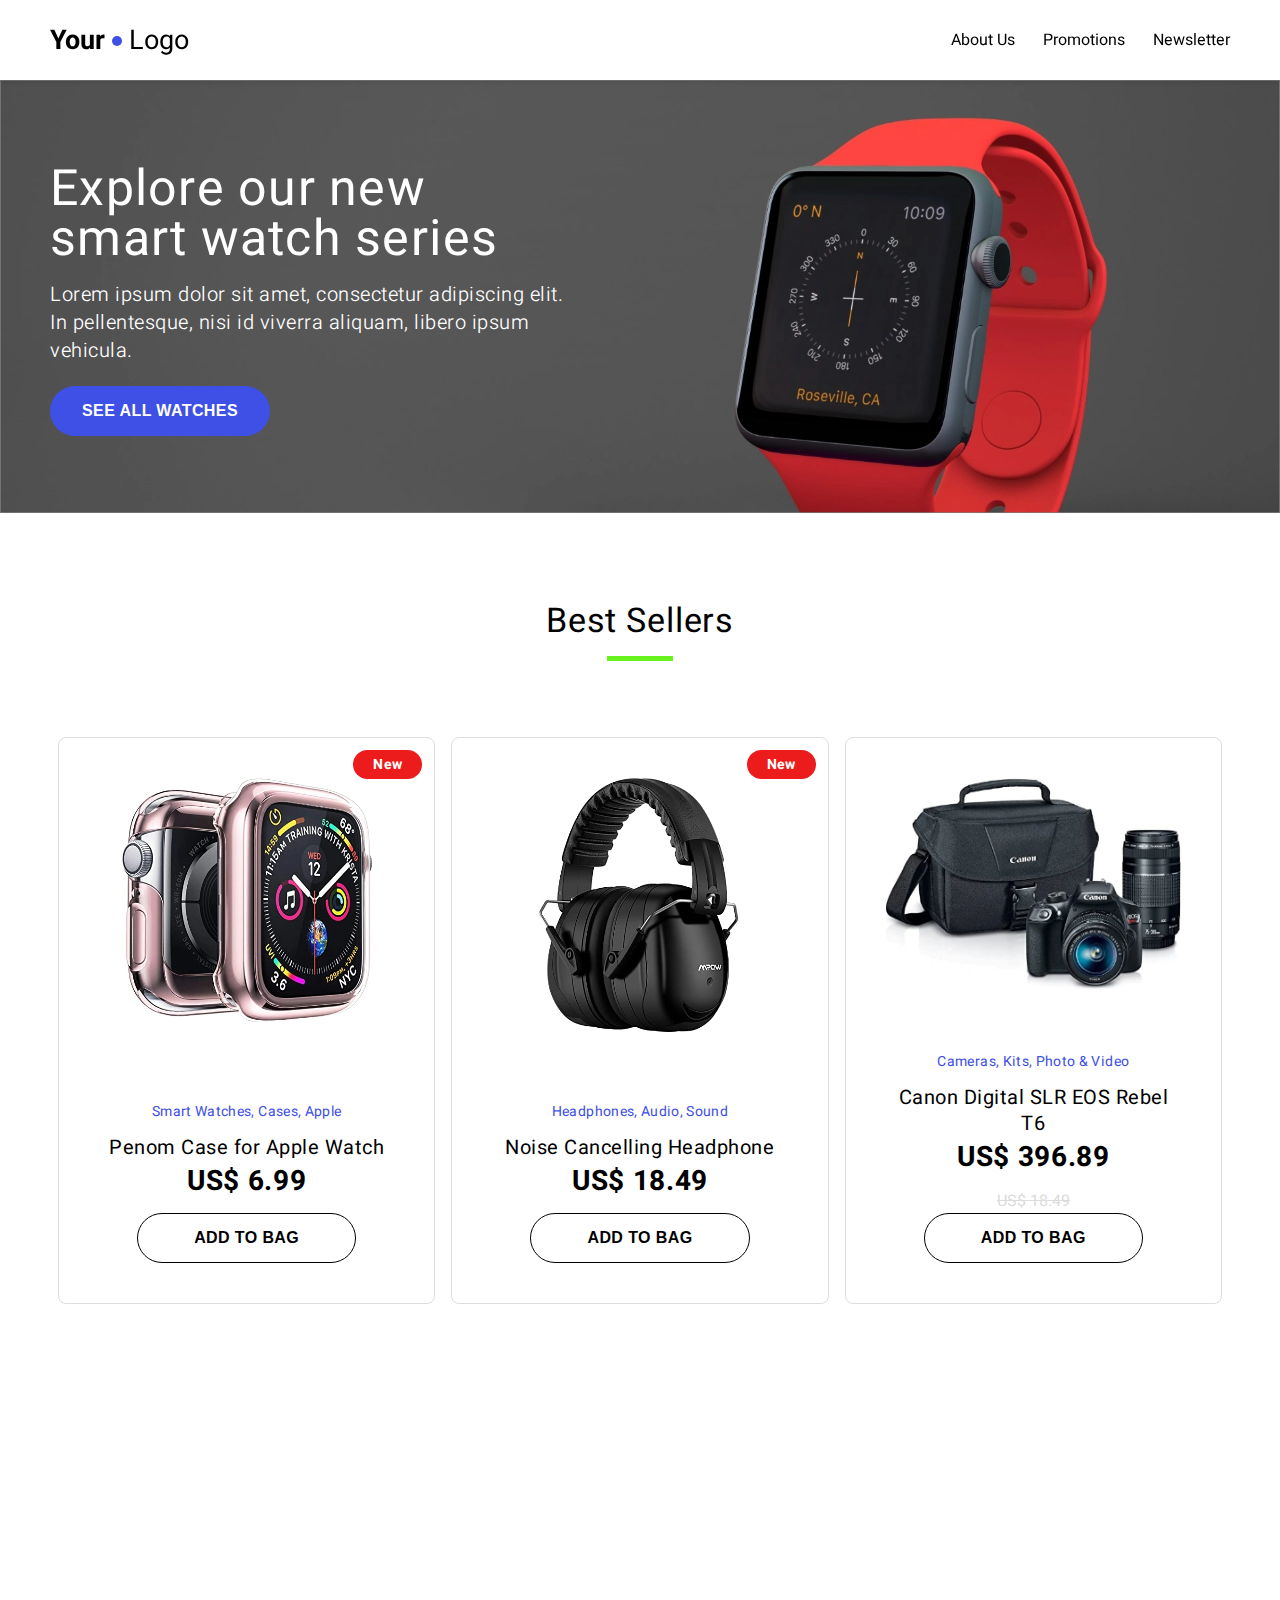
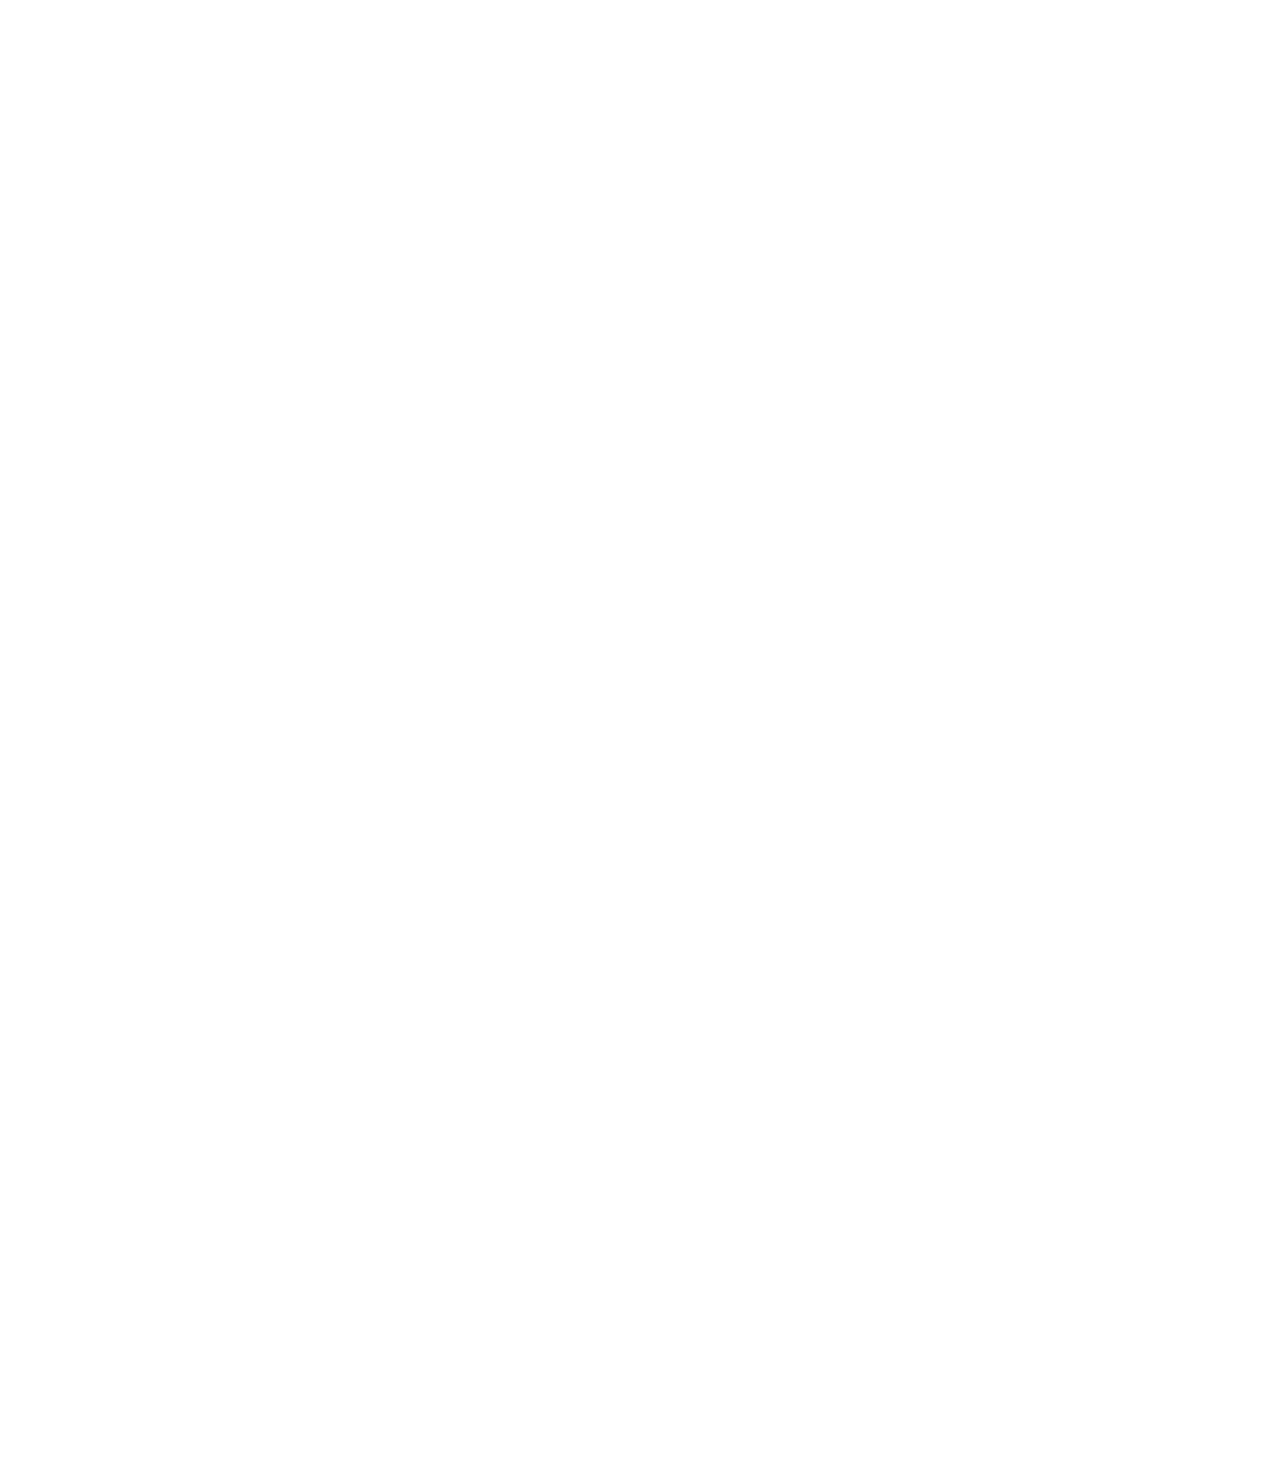
==== Project-2/index.html @ 3c346a30 "Add the tag New and align product info" ====
<!DOCTYPE html>

<html lang="en">

<head>

    <meta charset="UTF-8">
    <meta name="viewport" content="width=device-width, initial-scale=1.0">
    <title>Second Project</title>
    <link href="https://fonts.googleapis.com/css2?family=Heebo:wght@300;400;700&display=swap" rel="stylesheet">
    <link rel="stylesheet" href="css/styles.css">
</head>

<body>
    
    <header>
        <div class="container">
            <section class="logo">
                <b>Your</b>
                 <span class="blue-dot"></span> 
                 <span>Logo</span>
            </section>
            <nav>
                <ul>
                    <li><a href="#"></a>About Us</li>
                    <li><a href="#"></a>Promotions</li>
                    <li><a href="#"></a>Newsletter</li>
                </ul>
            </nav>
        </div>
    </header>

    <section class="hero">
        <img src="images/Hero_image.png" alt="hero-image-smart-watch">
        <div class="hero-content">
            <div class="container">
                <h1>Explore our new smart watch series</h1>
                <p>
                    Lorem ipsum dolor sit amet, consectetur adipiscing elit. 
                    In pellentesque, nisi id viverra aliquam, libero ipsum vehicula.
                </p>
                <button>See all watches</button>
            </div>
        </div>
    </section>

    <section class="best-sellers">
        <h2>Best Sellers</h2>
        <hr>
        <div class="product-slider">
        <div class="container">

                <div class="product new">
                    <div class="product-picture">
                        <img src="images/Watch_case.png" alt="product: Penom Case for Apple Watch">
                    </div>
                    <div class="product-info">
                        <h5 class="categories">Smart Watches, Cases, Apple</h5>
                        <h4 class="title">Penom Case for Apple Watch</h4>
                        <h3 class="price">US$ 6.99</h3>
                        <button>Add to bag</button>
                    </div>
                </div>

                <div class="product new">
                    <div class="product-picture">
                        <img src="images/Headphone.png" alt="product: Noise Cancelling Headphone">
                    </div>
                    <div class="product-info">
                        <h5 class="categories">Headphones, Audio, Sound</h5>
                        <h4 class="title">Noise Cancelling Headphone</h4>
                        <h3 class="price">US$ 18.49</h3>
                        <button>Add to bag</button>
                    </div>
                </div>

                <div class="product">
                    <div class="product-picture">
                        <img src="images/Camera.png" alt="product: Canon Digital SLR EOS Rebel T6">
                    </div>
                    <div class="product-info">
                        <h5 class="categories">Cameras, Kits, Photo & Video</h5>
                        <h4 class="title">Canon Digital SLR EOS Rebel T6</h4>
                        <h3 class="price">US$ 396.89</h3>
                        <span class="discount-price">US$ 18.49</span>
                        <button>Add to bag</button>
                    </div>
                </div>

            </div>
        </div>
    </section>

</body>

</html>
---- Project-2/css/styles.css ----
body {
    margin: 0;
    padding-top: 80px;
    font-family: 'Heebo', sans-serif;
    min-height: 3000px;
}

.container {
    max-width: 1180px;
    margin: auto;
    padding: 0 16px;
}

ul {
    margin: 0;
    padding: 0;
}

header {
    height: 80px;
    background-color: #FFF;
    box-shadow: 0 1px 6px 0 rgba(0,0,0,0.15);
    position: fixed;
    top: 0;
    left: 0;
    width: 100%;
    z-index: 1;
}

header .container {
    display: flex;
    align-items: center;
    justify-content: space-between;
    height: 100%;
}

header .logo {
    display: inline-block;
    font-size: 27px;
}

header .logo .blue-dot {
    background-color: #3E50E5;
    width: 10px;
    height: 10px;
    display: inline-block;
    vertical-align: middle;
    border-radius: 5px;
}

header nav {
    display: inline-block;
    float: right;
}

header nav ul li {
    display: inline-block;
}

header nav ul li a {
    color: #3E3E3E;
    font-size: 15px;
    letter-spacing: 0.37px;
    margin-right: 24px;
    text-decoration: none;
}

header nav ul li:last-of-type {
    margin: 0;
}

section.hero {
    position: relative;
}

section.hero img {
    width: 100%;
    height: auto;
}

.hero-content {
    position: absolute;
    top: 0;
    left: 0;
    width: 100%;
    height: 100%;
    z-index: 0;
}

.hero-content .container {
    display: flex;
    flex-direction: column;
    justify-content: center;
    height: 100%;
}

.hero-content h1 {
    max-width: 485px;
    color:white;
    font-size: 50px;
    letter-spacing: 1.25px;
    line-height: 50px;
    margin-bottom: 16px;
    margin-top: 0;
    font-weight: normal;
}

.hero-content p {
    max-width: 518px;
    color: white;
    font-weight: 300;
    font-size: 20px;
    letter-spacing: 0.5px;
    line-height: 28px;
    margin-bottom: 21px;
    margin-top: 0;
}

.hero-content button {
    height: 50px;
    width: 220px;
    max-width: 100%;
    border-radius: 92px;
    border: none;
    background-color: #3E50E5;
    color: #FFF;
    font-size: 16px;
    font-weight: 700;
    letter-spacing: 0.4px;
    line-height: 24px;
    text-align: center;
    text-transform: uppercase;
}

section.best-sellers {
    padding-top: 80px;
}

section.best-sellers h2 {
    text-align: center;
    font-size: 34px;
    letter-spacing: 0.85px;
    line-height: 42px;
    font-weight: normal;
    margin: 0 0 14px 0;
}

section.best-sellers hr{
    border: none;
    border-top: 5px solid #67F11D;
    width: 66px;
}

section.best-sellers .product-slider {
    margin-top: 76px;
}

section.best-sellers .container {
    display: flex;
    justify-content: space-around;
    padding: 0 8px;
}

section.best-sellers .product-slider .product {
    border-radius: 8px;
    border: 1px solid #ddd;
    width: 33%;
    text-align: center;
    margin: 0 8px;
    padding: 40px;
    position: relative;
    display: flex;
    flex-direction: column;
    justify-content: space-between;
}

section.best-sellers .product-slider .product img {
    max-width: 100%;
}

section.best-sellers .product-slider .product.new::before {
    content: "New";
    position: absolute;
    top: 12px;
    right: 12px;
    color: #FFF;
    font-size: 14px;
    font-weight: 700;
    letter-spacing: 0.35px;
    line-height: 21px;
    text-align: center;
    padding: 4px 20px;
    border-radius: 40px;
    background-color: #EC1C1C;
}

section.best-sellers .product-slider .product .product-info {
    margin-top: 50px;
}

section.best-sellers .product-slider .product .product-info .categories {
    color: #3E50E5;
    font-weight: normal;
    font-size: 14px;
    letter-spacing: 0.35px;
    line-height: 30px;
    margin-bottom: 8px;
    margin-top: 0;
}

section.best-sellers .product-slider .product .product-info .title {
    font-size: 20px;
    font-weight: normal;
    letter-spacing: 0.5px;
    line-height: 26px;
    margin-bottom: 6px;
    margin-top: 0;
}

section.best-sellers .product-slider .product .product-info .price {
    font-size: 28px;
    font-weight: bold;
    letter-spacing: 0.7px;
    line-height: 30px;
    margin-bottom: 16px;
    margin-top: 0;
}

section.best-sellers .product-slider .product .product-info button {
    height: 50px;
    width: 219.5px;
    background-color: white;
    border: 1px solid #000;
    border-radius: 220px;
    font-size: 16px;
    font-weight: 700;
    letter-spacing: 0.4px;
    line-height: 24px;
    text-transform: uppercase;
}

.discount-price {
    color: gainsboro;
    text-decoration: line-through;
}
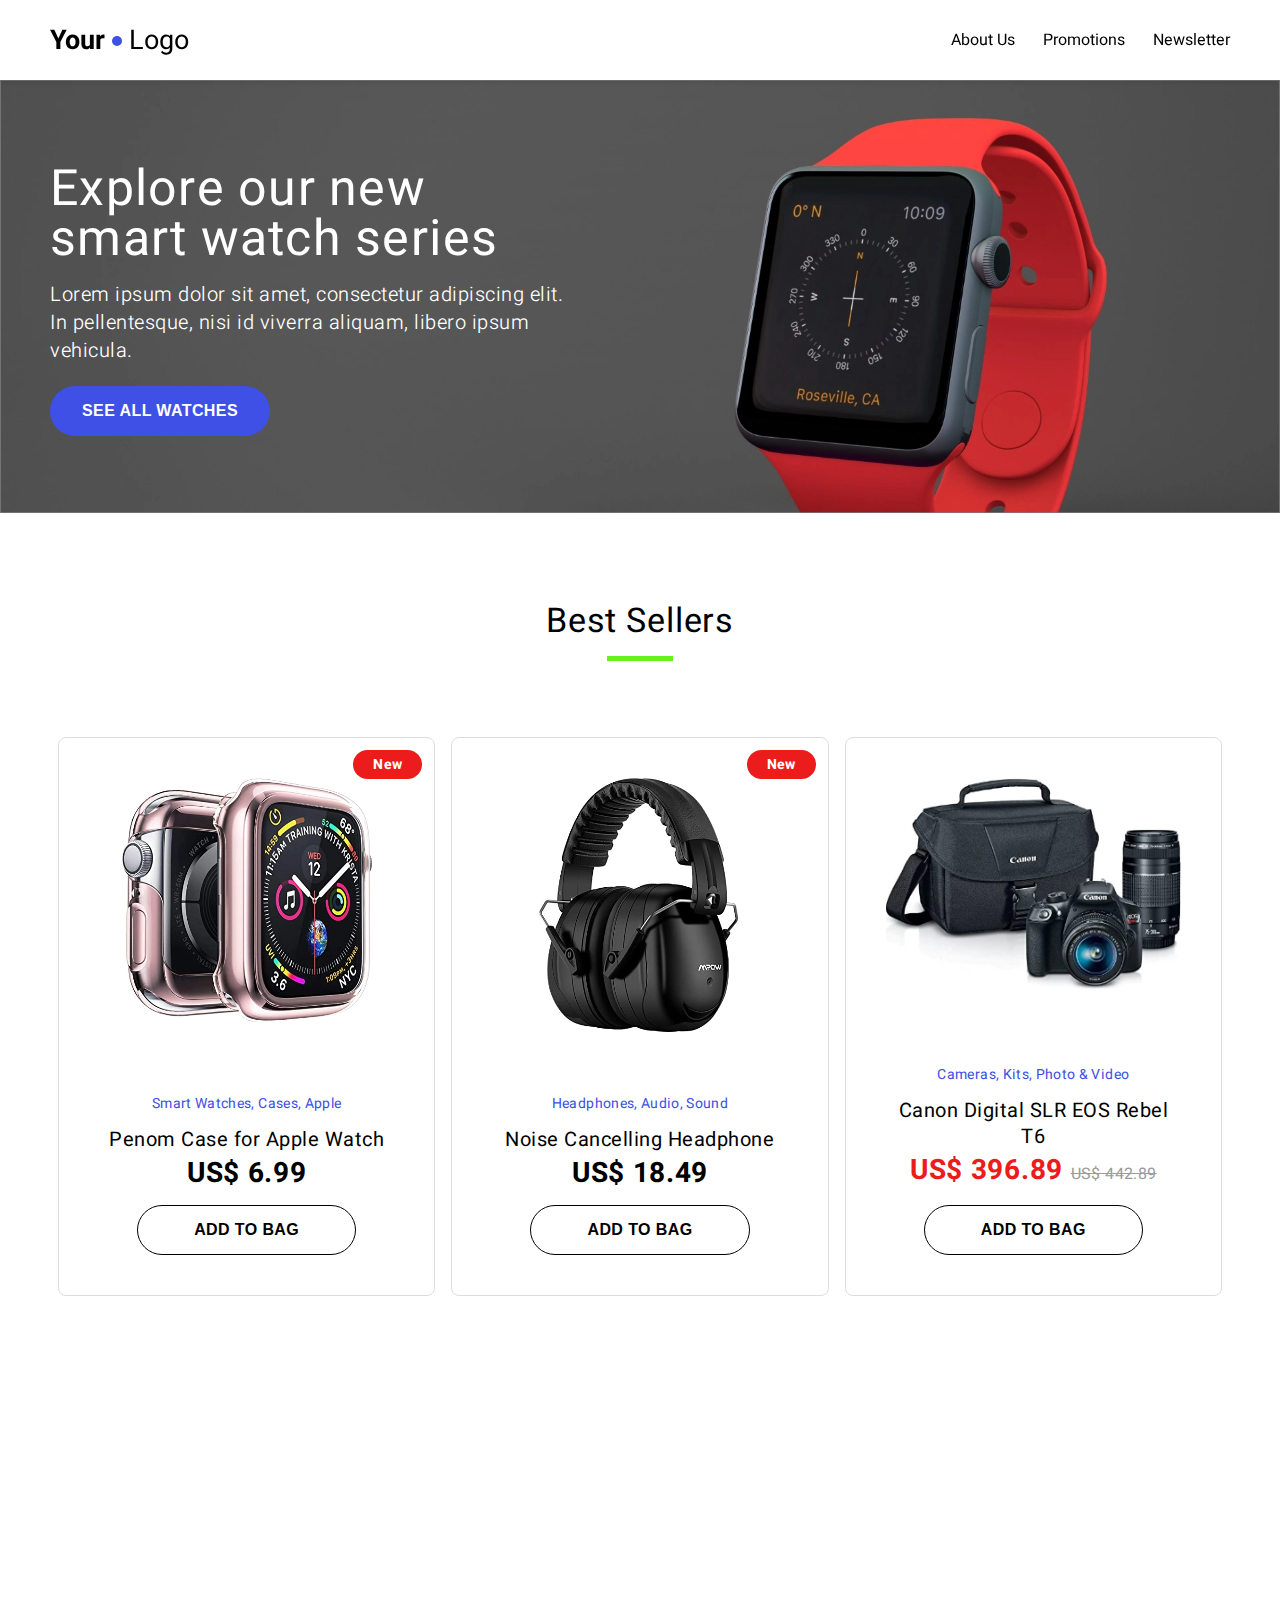
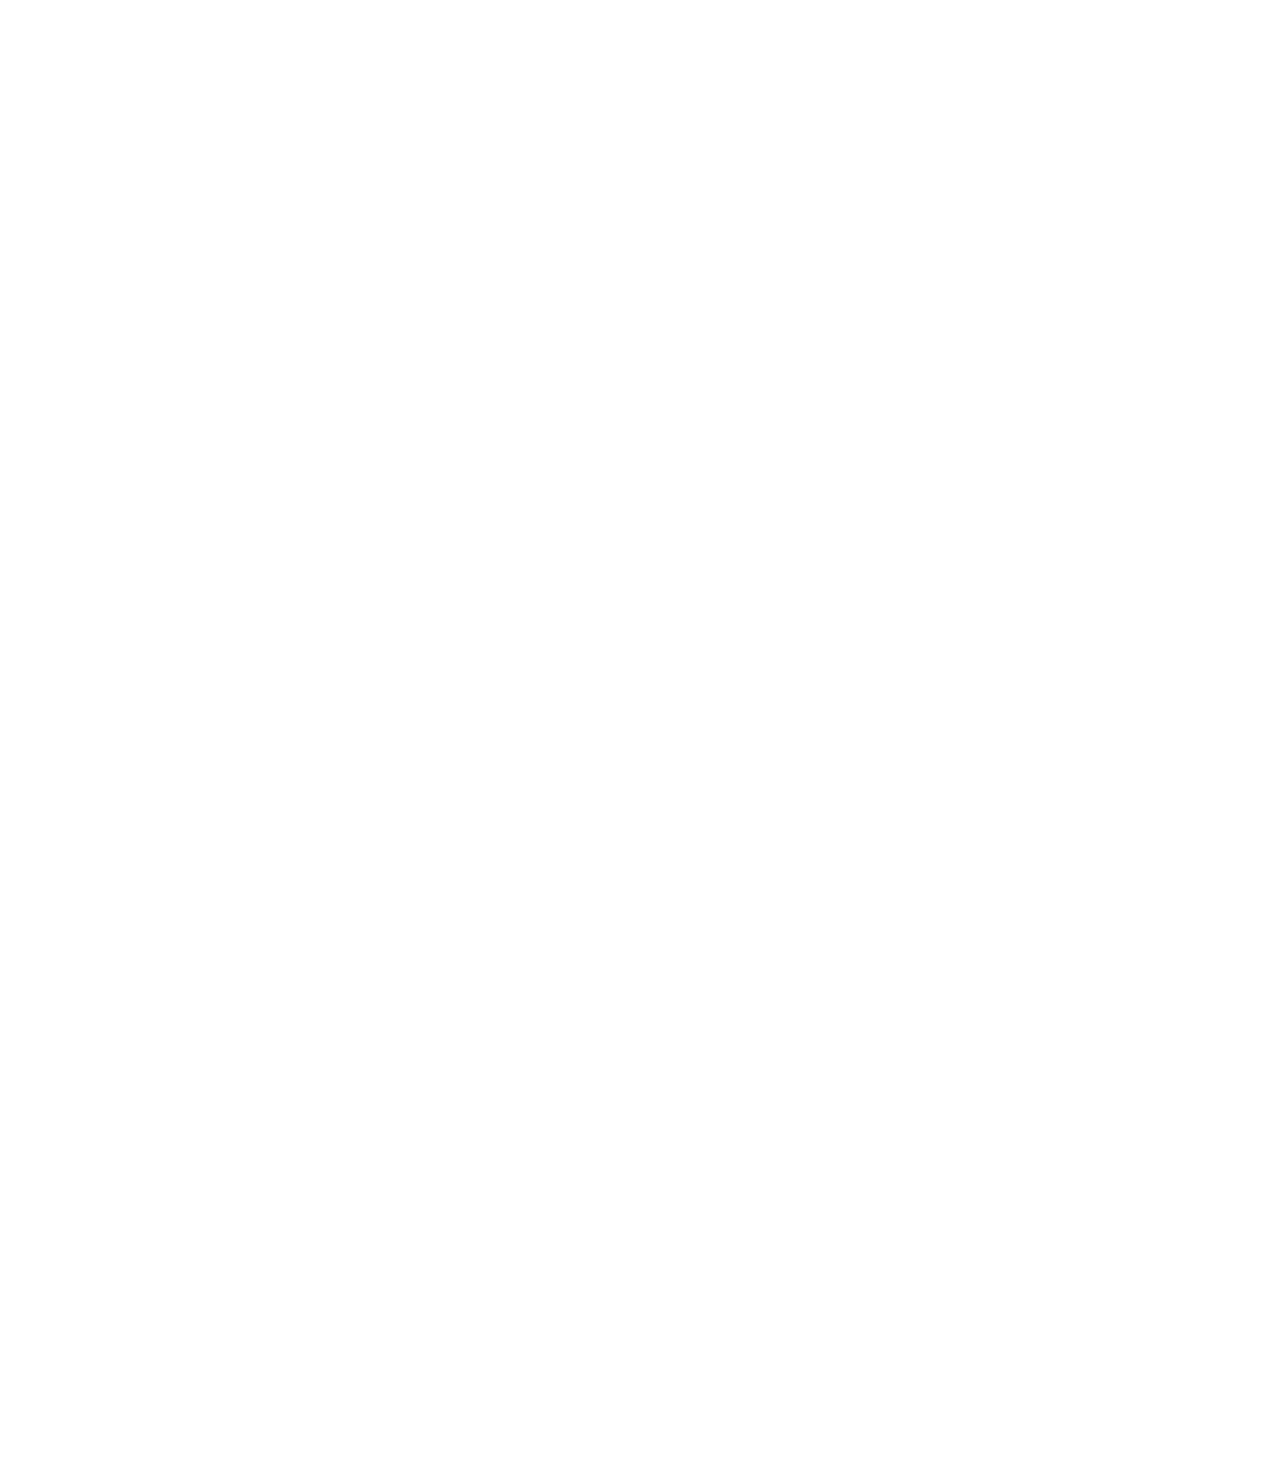
==== commit b3d52e54: "Add styles for original and discounted price" ====
--- a/Project-2/index.html
+++ b/Project-2/index.html
@@ -57,7 +57,9 @@
                     <div class="product-info">
                         <h5 class="categories">Smart Watches, Cases, Apple</h5>
                         <h4 class="title">Penom Case for Apple Watch</h4>
-                        <h3 class="price">US$ 6.99</h3>
+                        <h3 class="price">
+                            <span>US$ 6.99</span>
+                        </h3>
                         <button>Add to bag</button>
                     </div>
                 </div>
@@ -69,7 +71,9 @@
                     <div class="product-info">
                         <h5 class="categories">Headphones, Audio, Sound</h5>
                         <h4 class="title">Noise Cancelling Headphone</h4>
-                        <h3 class="price">US$ 18.49</h3>
+                        <h3 class="price">
+                            <span>US$ 18.49</span>
+                        </h3>
                         <button>Add to bag</button>
                     </div>
                 </div>
@@ -81,8 +85,10 @@
                     <div class="product-info">
                         <h5 class="categories">Cameras, Kits, Photo & Video</h5>
                         <h4 class="title">Canon Digital SLR EOS Rebel T6</h4>
-                        <h3 class="price">US$ 396.89</h3>
-                        <span class="discount-price">US$ 18.49</span>
+                        <h3 class="price">
+                            <span class="discount-price">US$ 396.89</span>
+                            <span class="original-price">US$ 442.89</span>
+                        </h3>
                         <button>Add to bag</button>
                     </div>
                 </div>
--- a/Project-2/css/styles.css
+++ b/Project-2/css/styles.css
@@ -239,7 +239,15 @@
     text-transform: uppercase;
 }
 
+.original-price {
+    color: #9B9B9B;
+    font-size: 16px;
+    font-weight: normal;
+    letter-spacing: 0.4px;
+    line-height: 30px;
+    text-decoration: line-through;
+}
+
 .discount-price {
-    color: gainsboro;
-    text-decoration: line-through;
+    color: #EC1C1C;
 }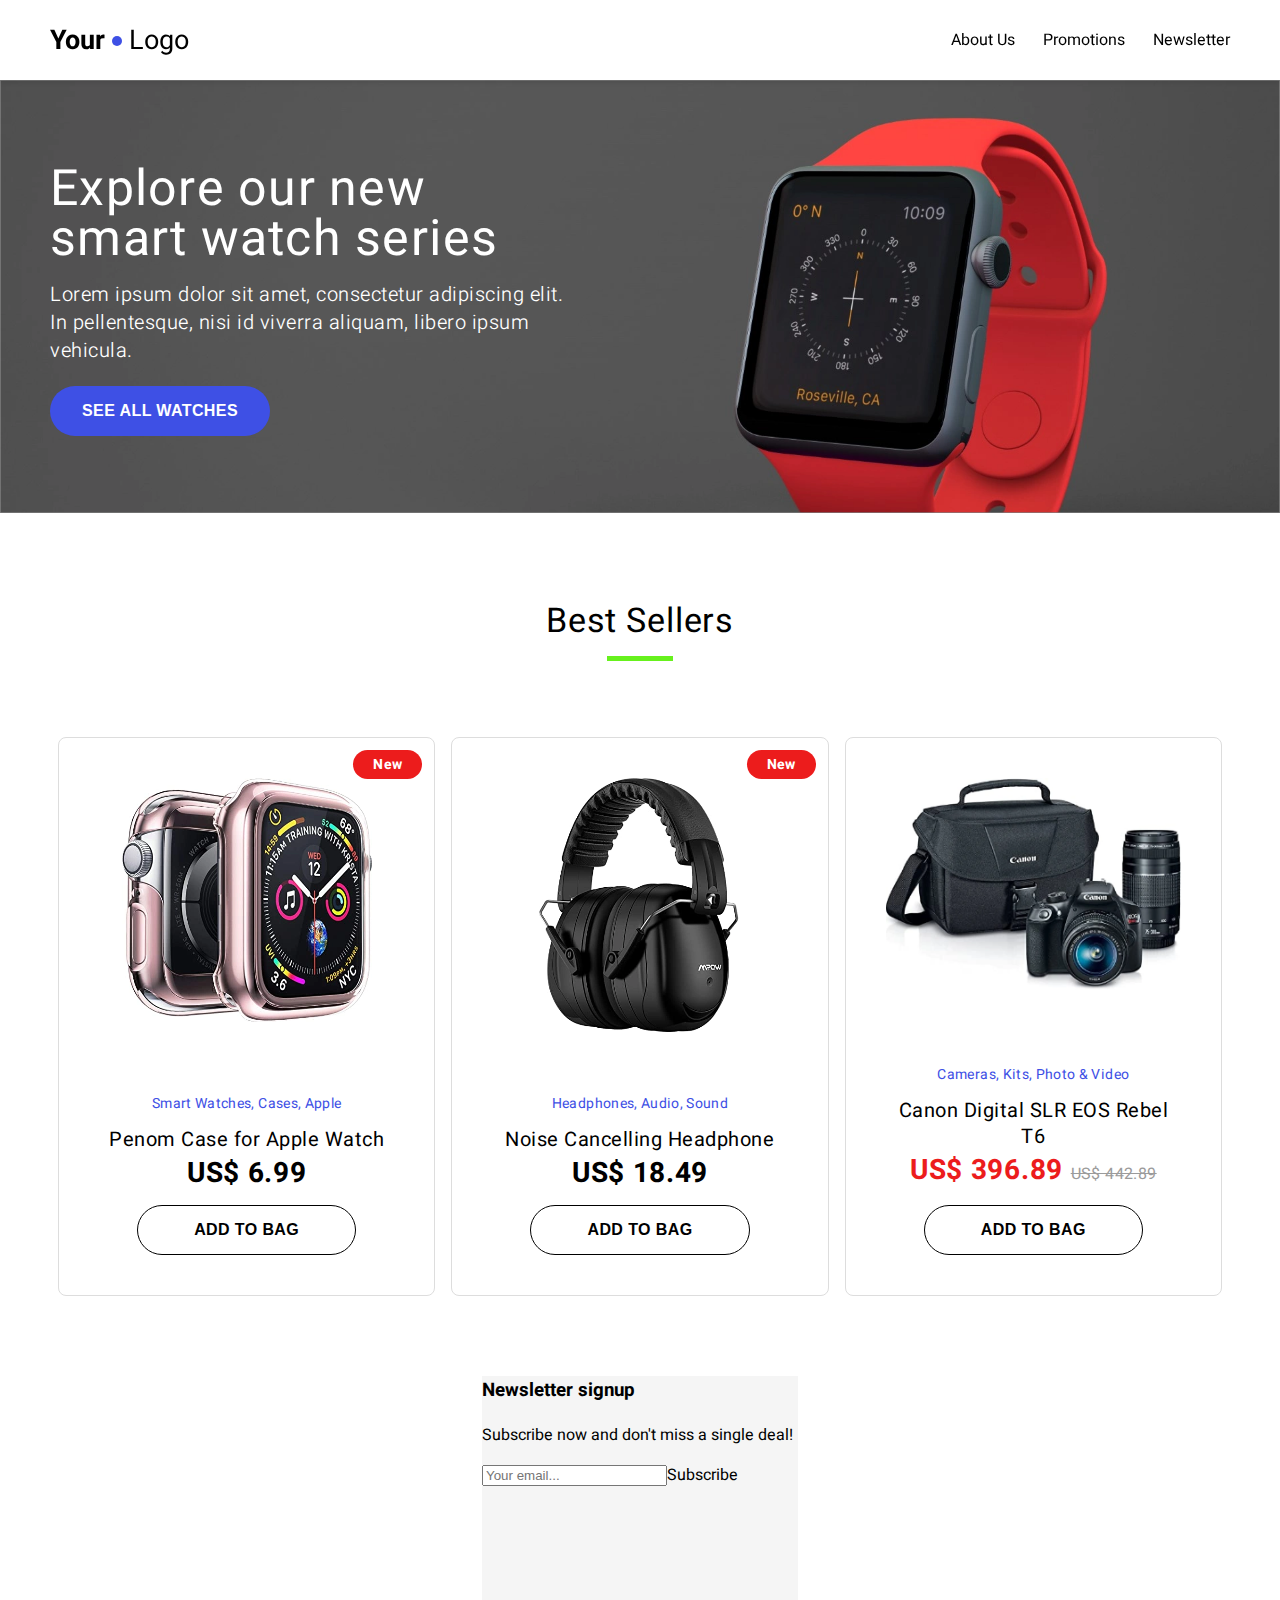
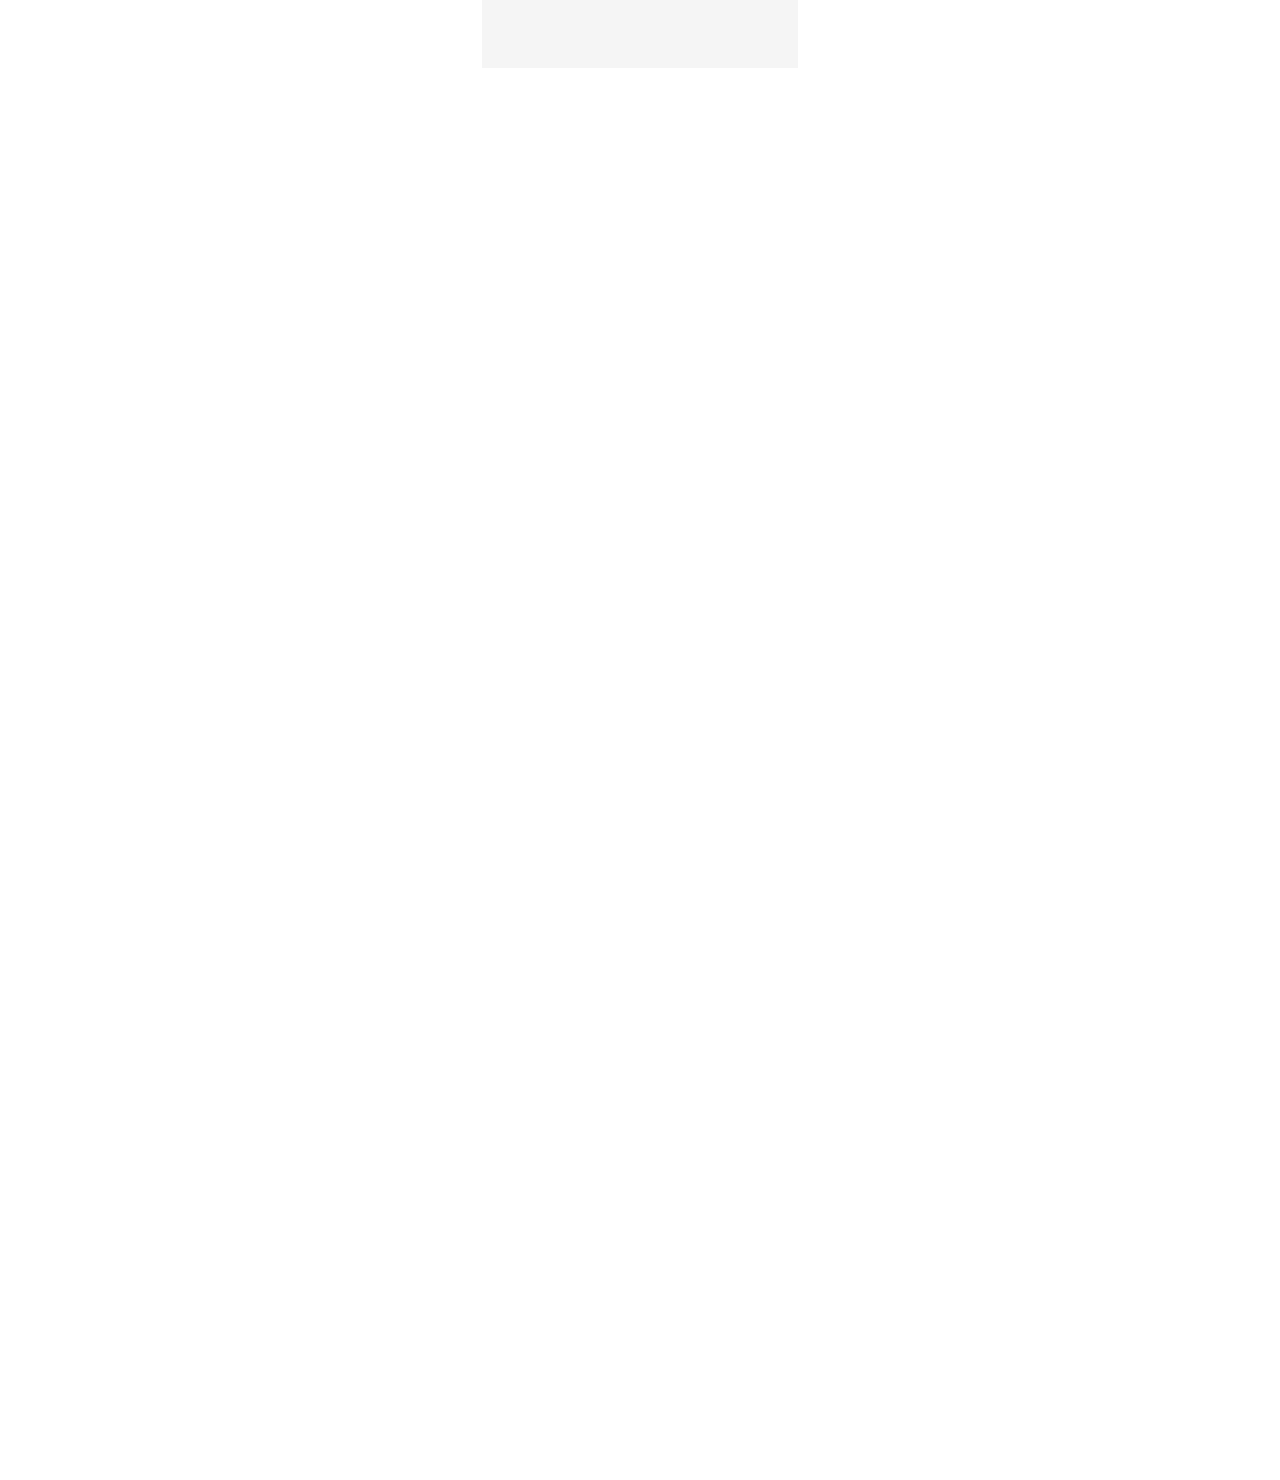
==== commit eb2fa656: "Add newsletter layout for text and email form" ====
--- a/Project-2/index.html
+++ b/Project-2/index.html
@@ -97,6 +97,19 @@
         </div>
     </section>
 
+    <section class="newsletter">
+        <h3>
+            Newsletter signup
+        </h3>
+        <p>
+            Subscribe now and don't miss a single deal!
+        </p>
+        <form>
+            <input type="email" name="email" placeholder="Your email..."
+            <button type="submit">Subscribe</button>
+        </form>
+    </section>
+
 </body>
 
 </html>--- a/Project-2/css/styles.css
+++ b/Project-2/css/styles.css
@@ -226,6 +226,18 @@
     margin-top: 0;
 }
 
+section.best-sellers .product-slider .product .product-info .price .original-price {
+    color: #9B9B9B;
+    font-size: 16px;
+    font-weight: normal;
+    letter-spacing: 0.4px;
+    line-height: 30px;
+    text-decoration: line-through;
+}
+
+section.best-sellers .product-slider .product .product-info .price .discount-price {
+    color: #EC1C1C;
+}
 section.best-sellers .product-slider .product .product-info button {
     height: 50px;
     width: 219.5px;
@@ -239,15 +251,9 @@
     text-transform: uppercase;
 }
 
-.original-price {
-    color: #9B9B9B;
-    font-size: 16px;
-    font-weight: normal;
-    letter-spacing: 0.4px;
-    line-height: 30px;
-    text-decoration: line-through;
-}
-
-.discount-price {
-    color: #EC1C1C;
+section.newsletter {
+    height: 292px;
+    max-width: 955px;
+    background-color: rgba(200,200,200,0.18);
+    margin: 80px 482px;
 }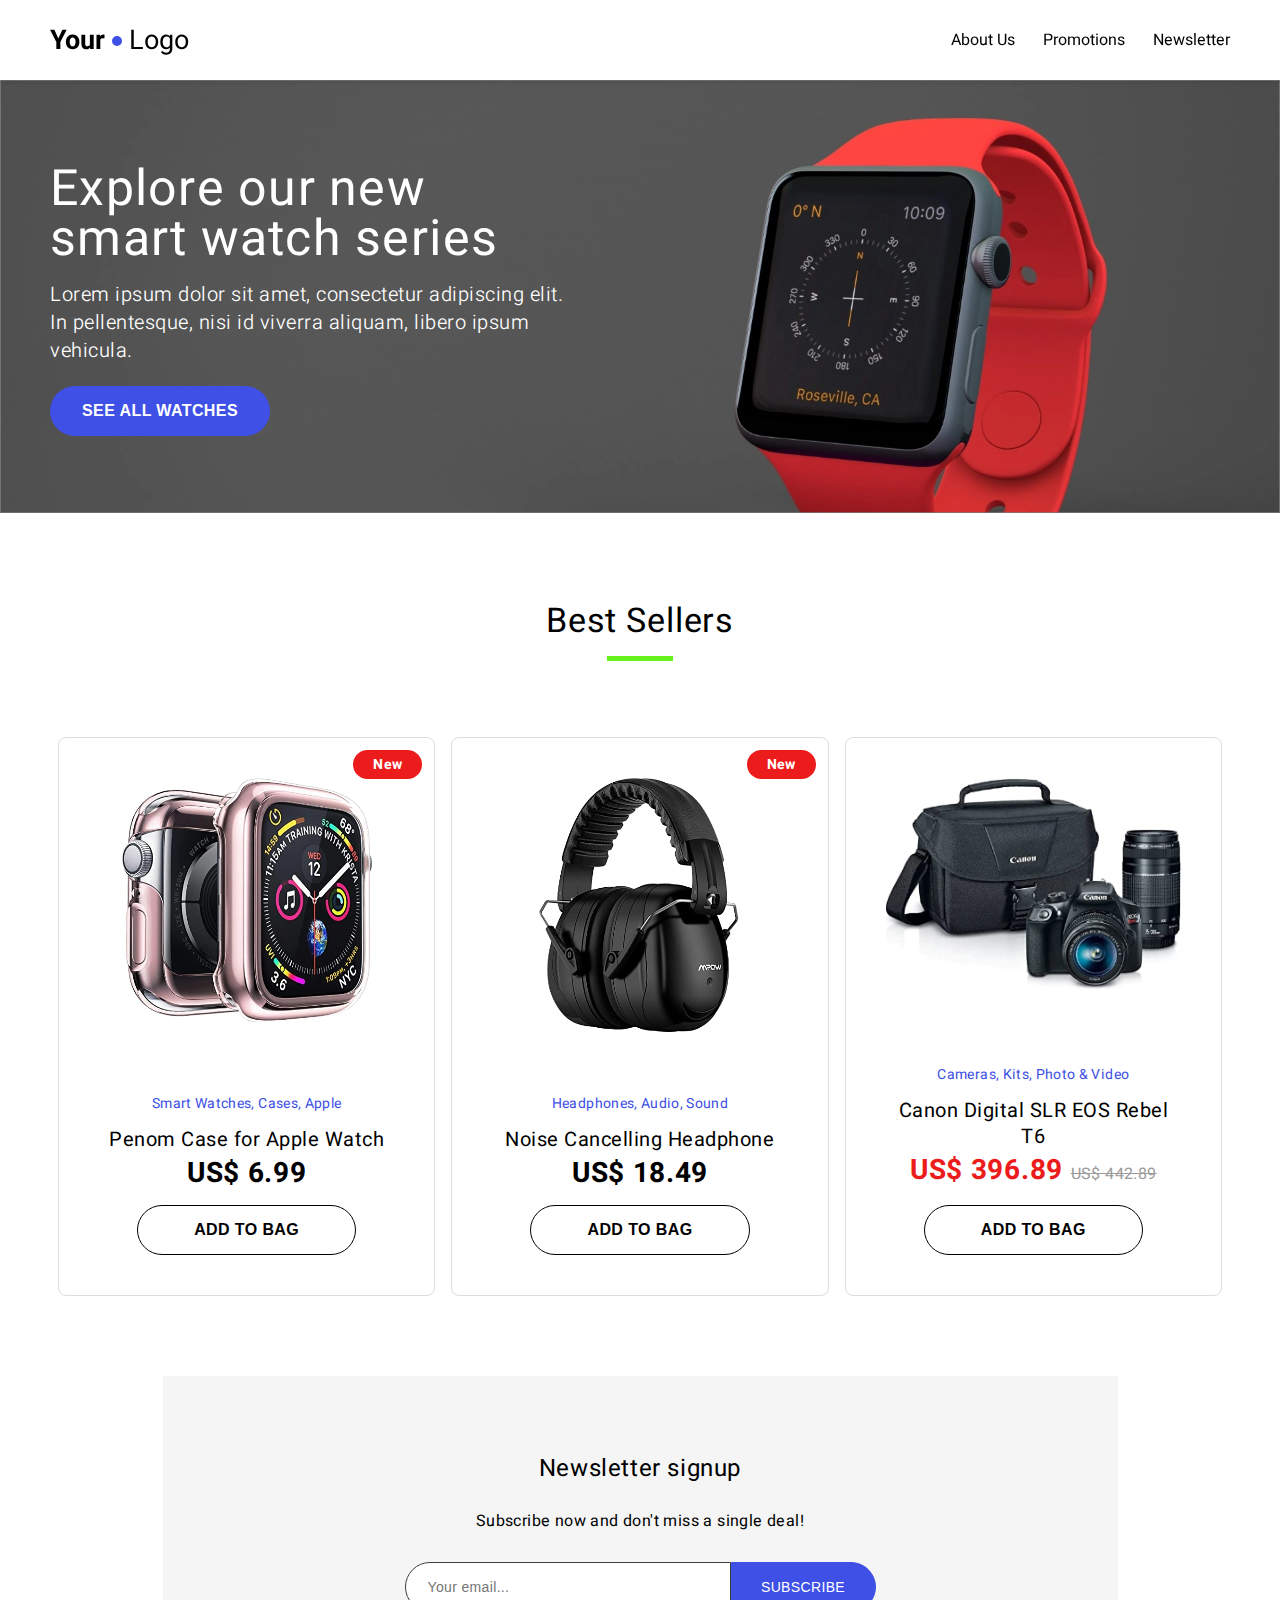
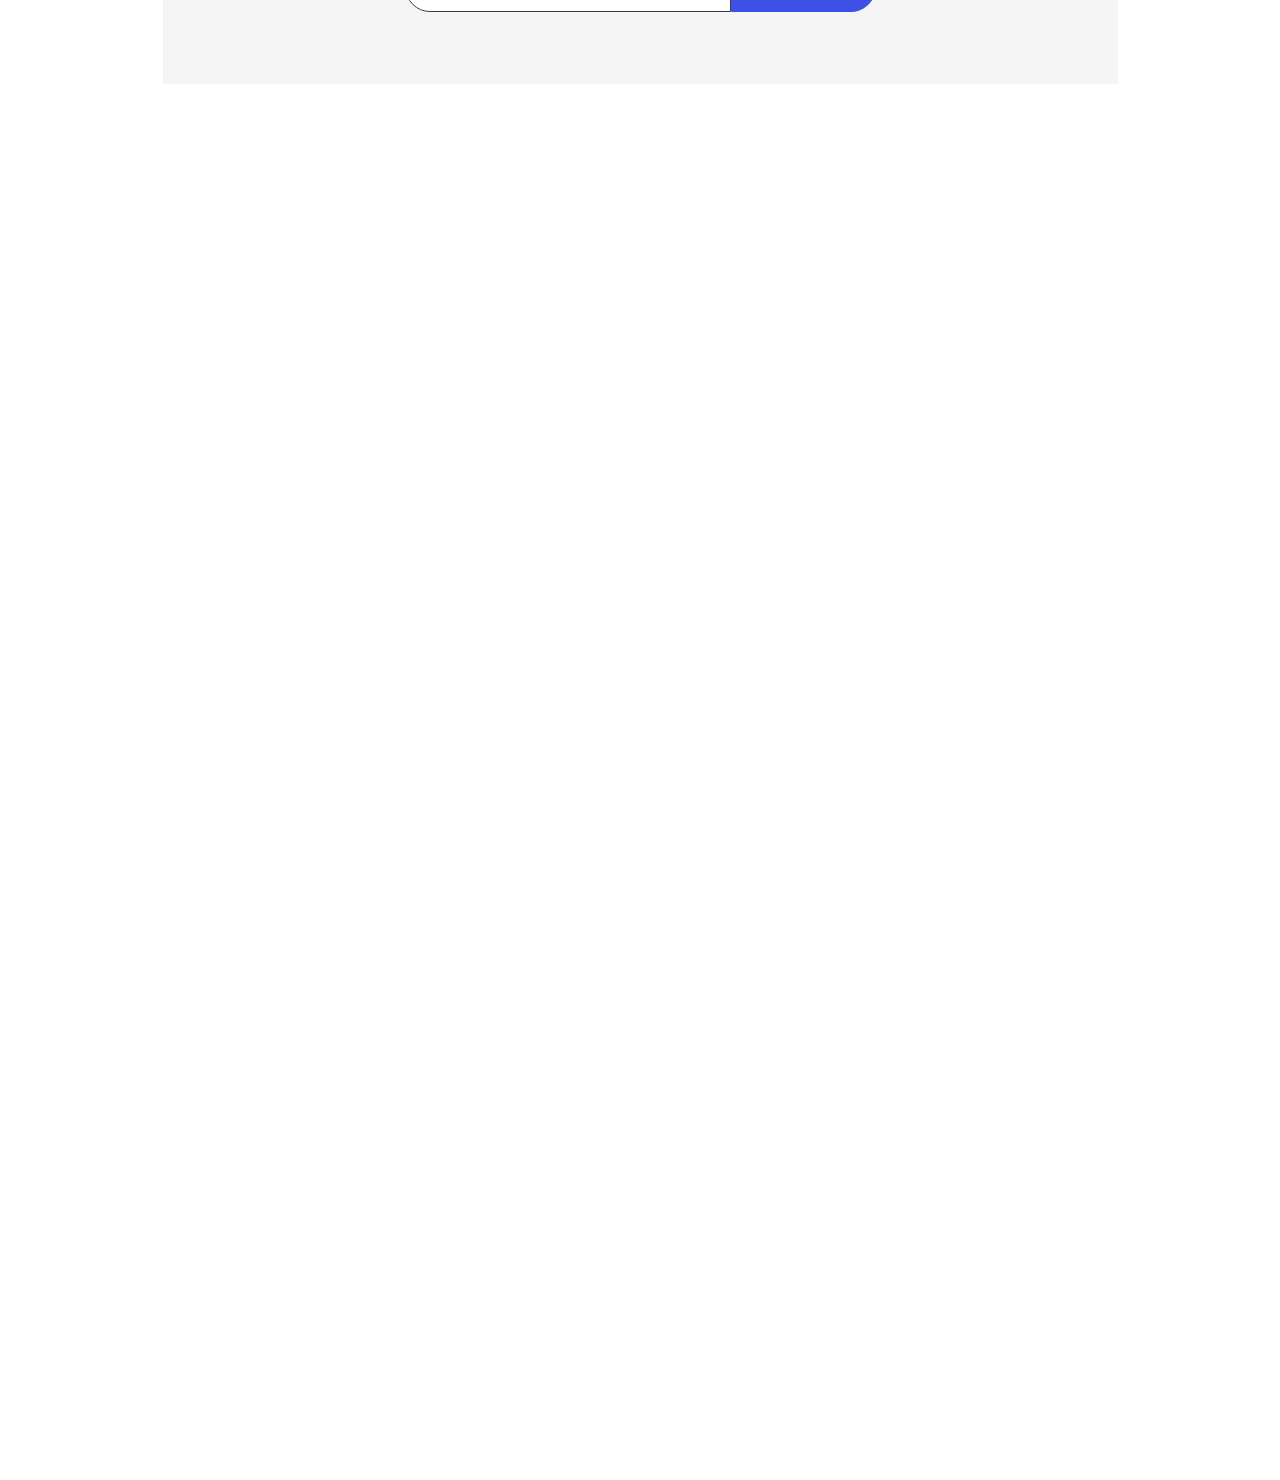
==== commit 04467f8e: "Finalize newsletter section" ====
--- a/Project-2/index.html
+++ b/Project-2/index.html
@@ -105,7 +105,7 @@
             Subscribe now and don't miss a single deal!
         </p>
         <form>
-            <input type="email" name="email" placeholder="Your email..."
+            <input type="email" name="email" placeholder="Your email...">
             <button type="submit">Subscribe</button>
         </form>
     </section>
--- a/Project-2/css/styles.css
+++ b/Project-2/css/styles.css
@@ -252,8 +252,60 @@
 }
 
 section.newsletter {
-    height: 292px;
     max-width: 955px;
     background-color: rgba(200,200,200,0.18);
-    margin: 80px 482px;
+    text-align: center;
+    padding: 72px 0;
+    margin: 80px auto;
+}
+
+section.newsletter h3 {
+    font-size: 24px;
+    font-weight: normal;
+    letter-spacing: 0.6px;
+    line-height: 42px;
+    margin-top: 0;
+    margin-bottom: 10px;
+}
+
+section.newsletter p {
+    font-size: 16px;
+    letter-spacing: 0.4px;
+    line-height: 42px;
+    margin-top: 0;
+    margin-bottom: 20px;
+}
+
+section.newsletter form {
+    display: flex;
+    justify-content: center;
+}
+
+section.newsletter form input {
+    height: 50px;
+    width: 326px;
+    max-width: 80%;
+    box-sizing: border-box;
+    border-radius: 170px 0 0 170px;
+    border: 1px solid #3E3E3E;
+    color: #3e3e3e;
+    font-size: 14px;
+    letter-spacing: 0.35px;
+    line-height: 21px;
+    padding-left: 22px;
+}
+
+section.newsletter form button {
+    height: 50px;
+    width: 145px;
+    color: white;
+    max-width: 20%;
+    box-sizing: border-box;
+    border-radius: 0 170px 170px 0;
+    border: 1px solid #3E50E5;
+    background-color: #3E50E5;
+    text-transform: uppercase;
+    font-size: 14px;
+    letter-spacing: 0.35px;
+    line-height: 21px
 }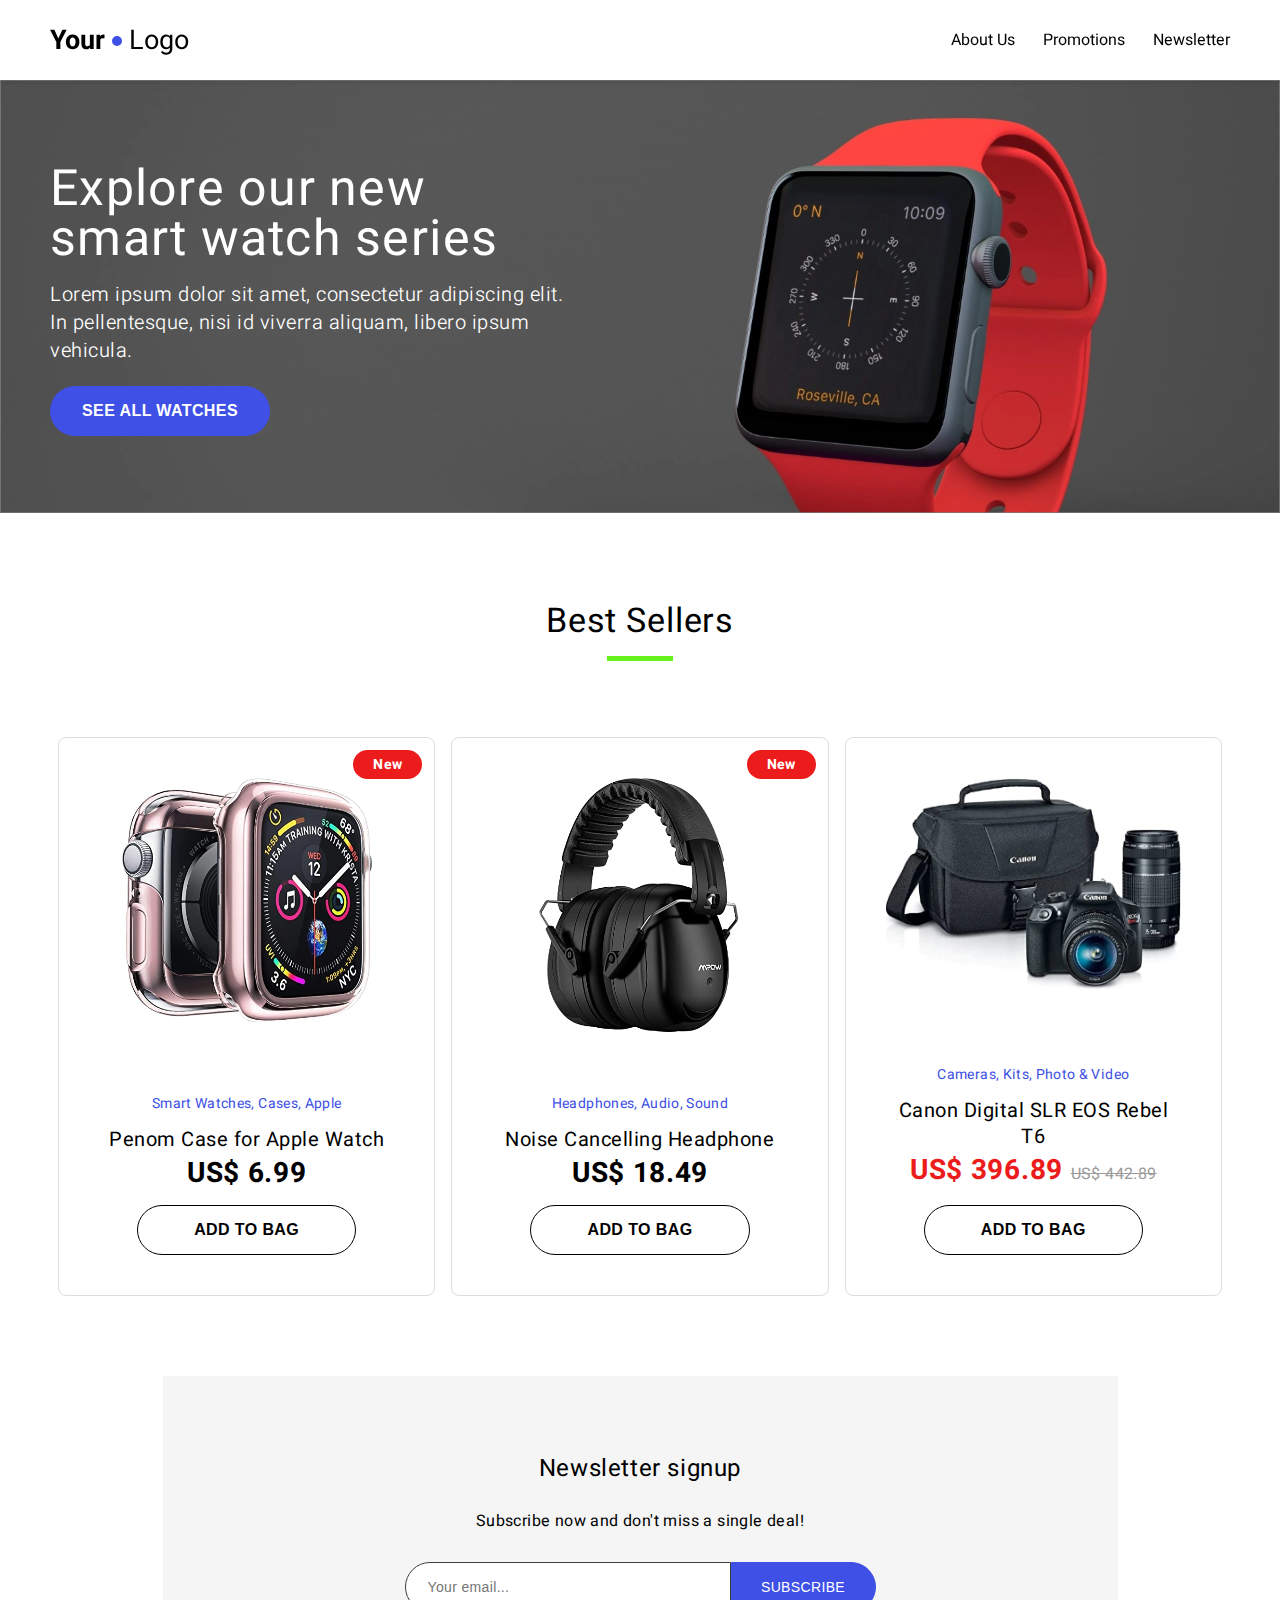
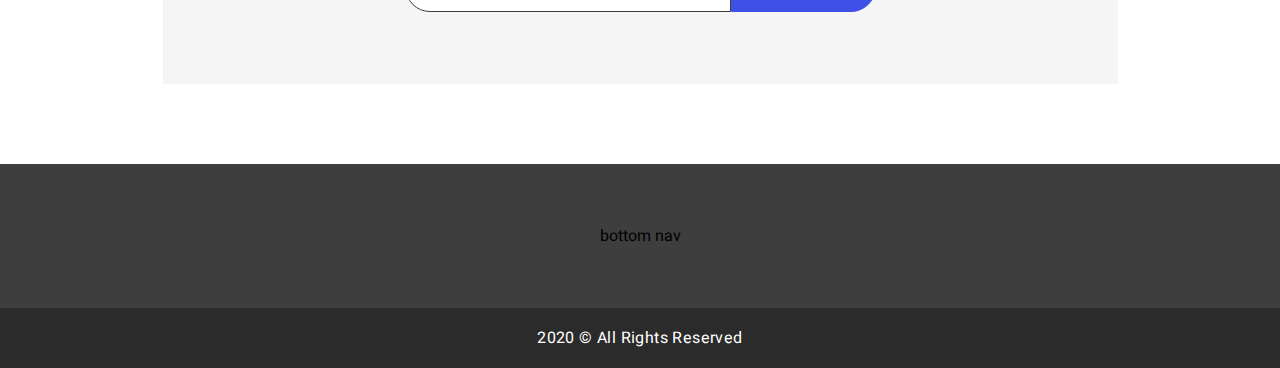
==== commit 795ad0ec: "Add footer layout to index page" ====
--- a/Project-2/index.html
+++ b/Project-2/index.html
@@ -110,6 +110,15 @@
         </form>
     </section>
 
+    <footer>
+        <div class="bottom-nav">
+            bottom nav
+        </div>
+        <div class="copyright-text">
+            2020 © All Rights Reserved
+        </div>
+    </footer>
+    
 </body>
 
 </html>--- a/Project-2/css/styles.css
+++ b/Project-2/css/styles.css
@@ -2,7 +2,6 @@
     margin: 0;
     padding-top: 80px;
     font-family: 'Heebo', sans-serif;
-    min-height: 3000px;
 }
 
 .container {
@@ -308,4 +307,25 @@
     font-size: 14px;
     letter-spacing: 0.35px;
     line-height: 21px
+}
+
+footer {
+    text-align: center;
+}
+
+footer .bottom-nav {
+    padding: 60px 0;
+    background-color: #3e3e3e;
+}
+
+footer .copyright-text {
+    color: white;
+    background-color: #2b2b2b;
+    height: 60px;
+    display: flex;
+    align-items: center;
+    justify-content: center;
+    font-size: 16px;
+    letter-spacing: 0.4px;
+    line-height: 22px;
 }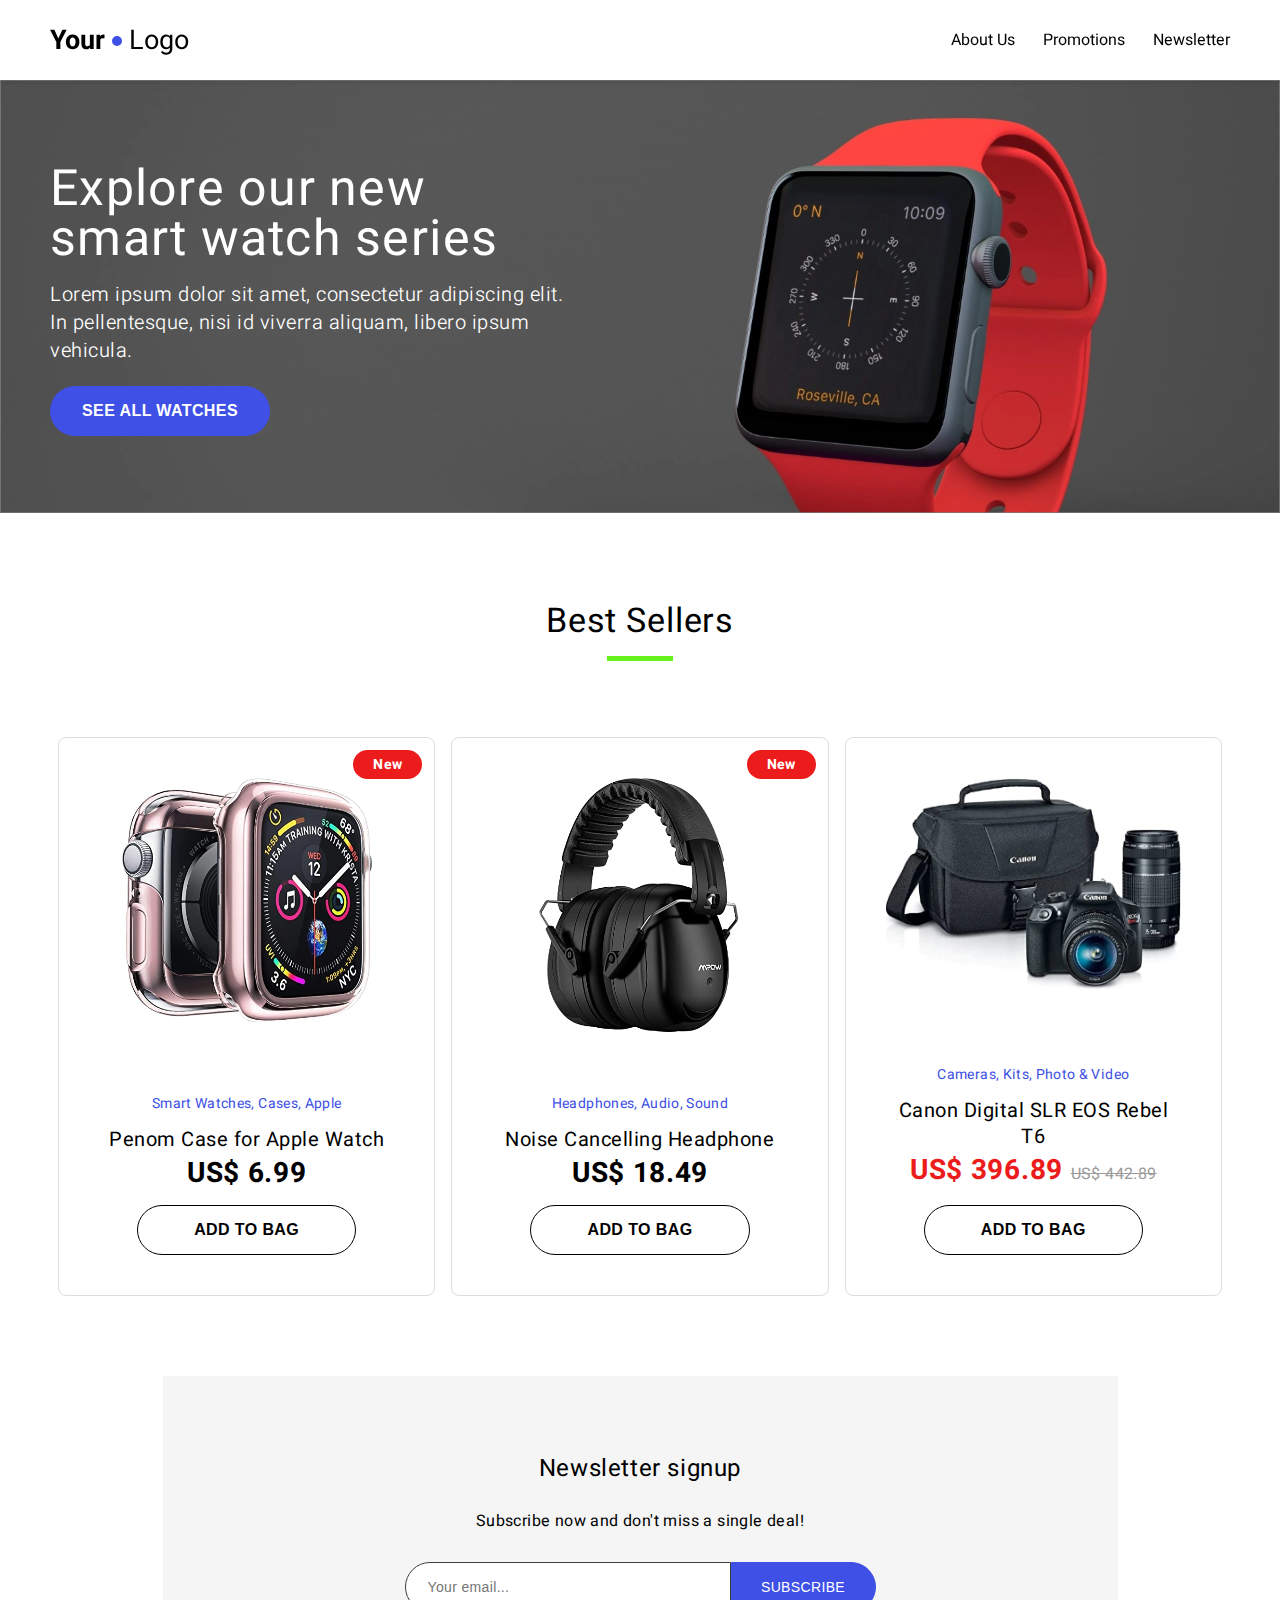
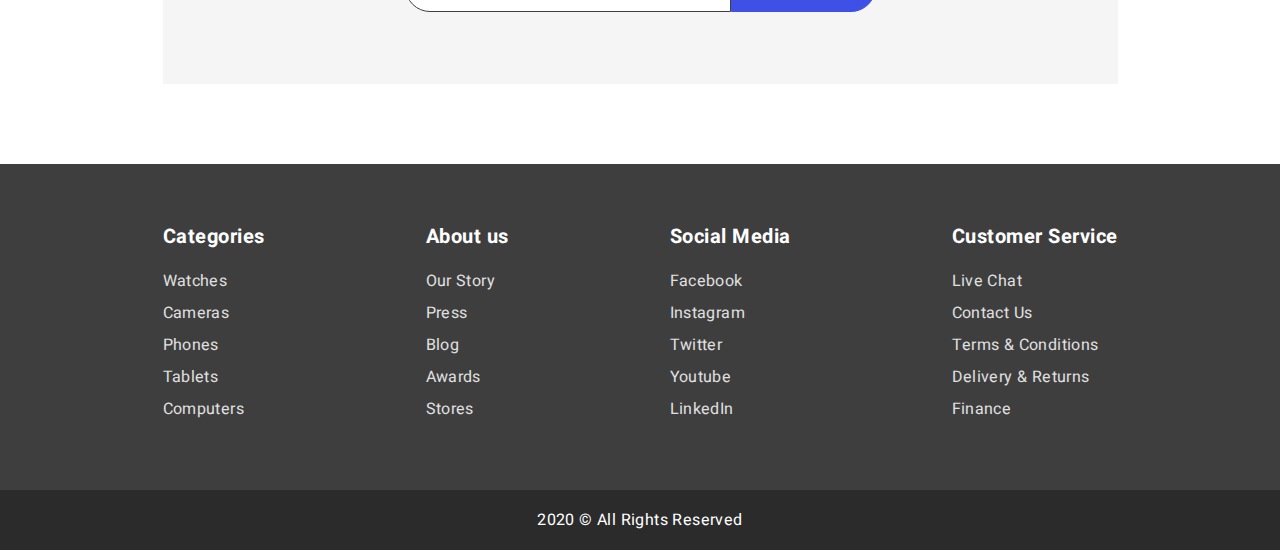
==== commit d8bc9617: "Add footer info and links" ====
--- a/Project-2/index.html
+++ b/Project-2/index.html
@@ -112,7 +112,45 @@
 
     <footer>
         <div class="bottom-nav">
-            bottom nav
+            <div class="container">
+
+                <ul>
+                    <li class="list-title">Categories</li>
+                    <li><a href="#">Watches</a></li>
+                    <li><a href="#">Cameras</a></li>
+                    <li><a href="#">Phones</a></li>
+                    <li><a href="#">Tablets</a></li>
+                    <li><a href="#">Computers</a></li>
+                </ul>
+
+                <ul>
+                    <li class="list-title">About us</li>
+                    <li><a href="#">Our Story</a></li>
+                    <li><a href="#">Press</a></li>
+                    <li><a href="#">Blog</a></li>
+                    <li><a href="#">Awards</a></li>
+                    <li><a href="#">Stores</a></li>
+                </ul>
+                
+                <ul>
+                    <li class="list-title">Social Media</li>
+                    <li><a href="#">Facebook</a></li>
+                    <li><a href="#">Instagram</a></li>
+                    <li><a href="#">Twitter</a></li>
+                    <li><a href="#">Youtube</a></li>
+                    <li><a href="#">LinkedIn</a></li>
+                </ul>
+
+                <ul>
+                    <li class="list-title">Customer Service</li>
+                    <li><a href="#">Live Chat</a></li>
+                    <li><a href="#">Contact Us</a></li>
+                    <li><a href="#">Terms & Conditions</a></li>
+                    <li><a href="#">Delivery & Returns</a></li>
+                    <li><a href="#">Finance</a></li>
+                </ul>
+
+            </div>
         </div>
         <div class="copyright-text">
             2020 © All Rights Reserved
--- a/Project-2/css/styles.css
+++ b/Project-2/css/styles.css
@@ -309,13 +309,41 @@
     line-height: 21px
 }
 
-footer {
-    text-align: center;
-}
-
 footer .bottom-nav {
     padding: 60px 0;
     background-color: #3e3e3e;
+}
+
+footer .bottom-nav .container {
+    max-width: 955px;
+    display: flex;
+    justify-content: space-between;
+}
+
+footer .bottom-nav ul {
+    list-style: none;
+}
+
+footer .bottom-nav ul li.list-title {
+    color: #fff;
+    font-size: 20px;
+    font-weight: 700;
+    letter-spacing: 0.5px;
+    line-height: 26px;
+    margin-top: 0;
+    margin-bottom: 20px;
+}
+
+footer .bottom-nav ul li a {
+    color: #e0e0e0;
+    font-size: 16px;
+    font-weight: normal;
+    letter-spacing: 0.4px;
+    line-height: 22px;
+    margin-top: 0;
+    margin-bottom: 10px;
+    text-decoration: none;
+    display: block;
 }
 
 footer .copyright-text {
@@ -328,4 +356,4 @@
     font-size: 16px;
     letter-spacing: 0.4px;
     line-height: 22px;
-}+}
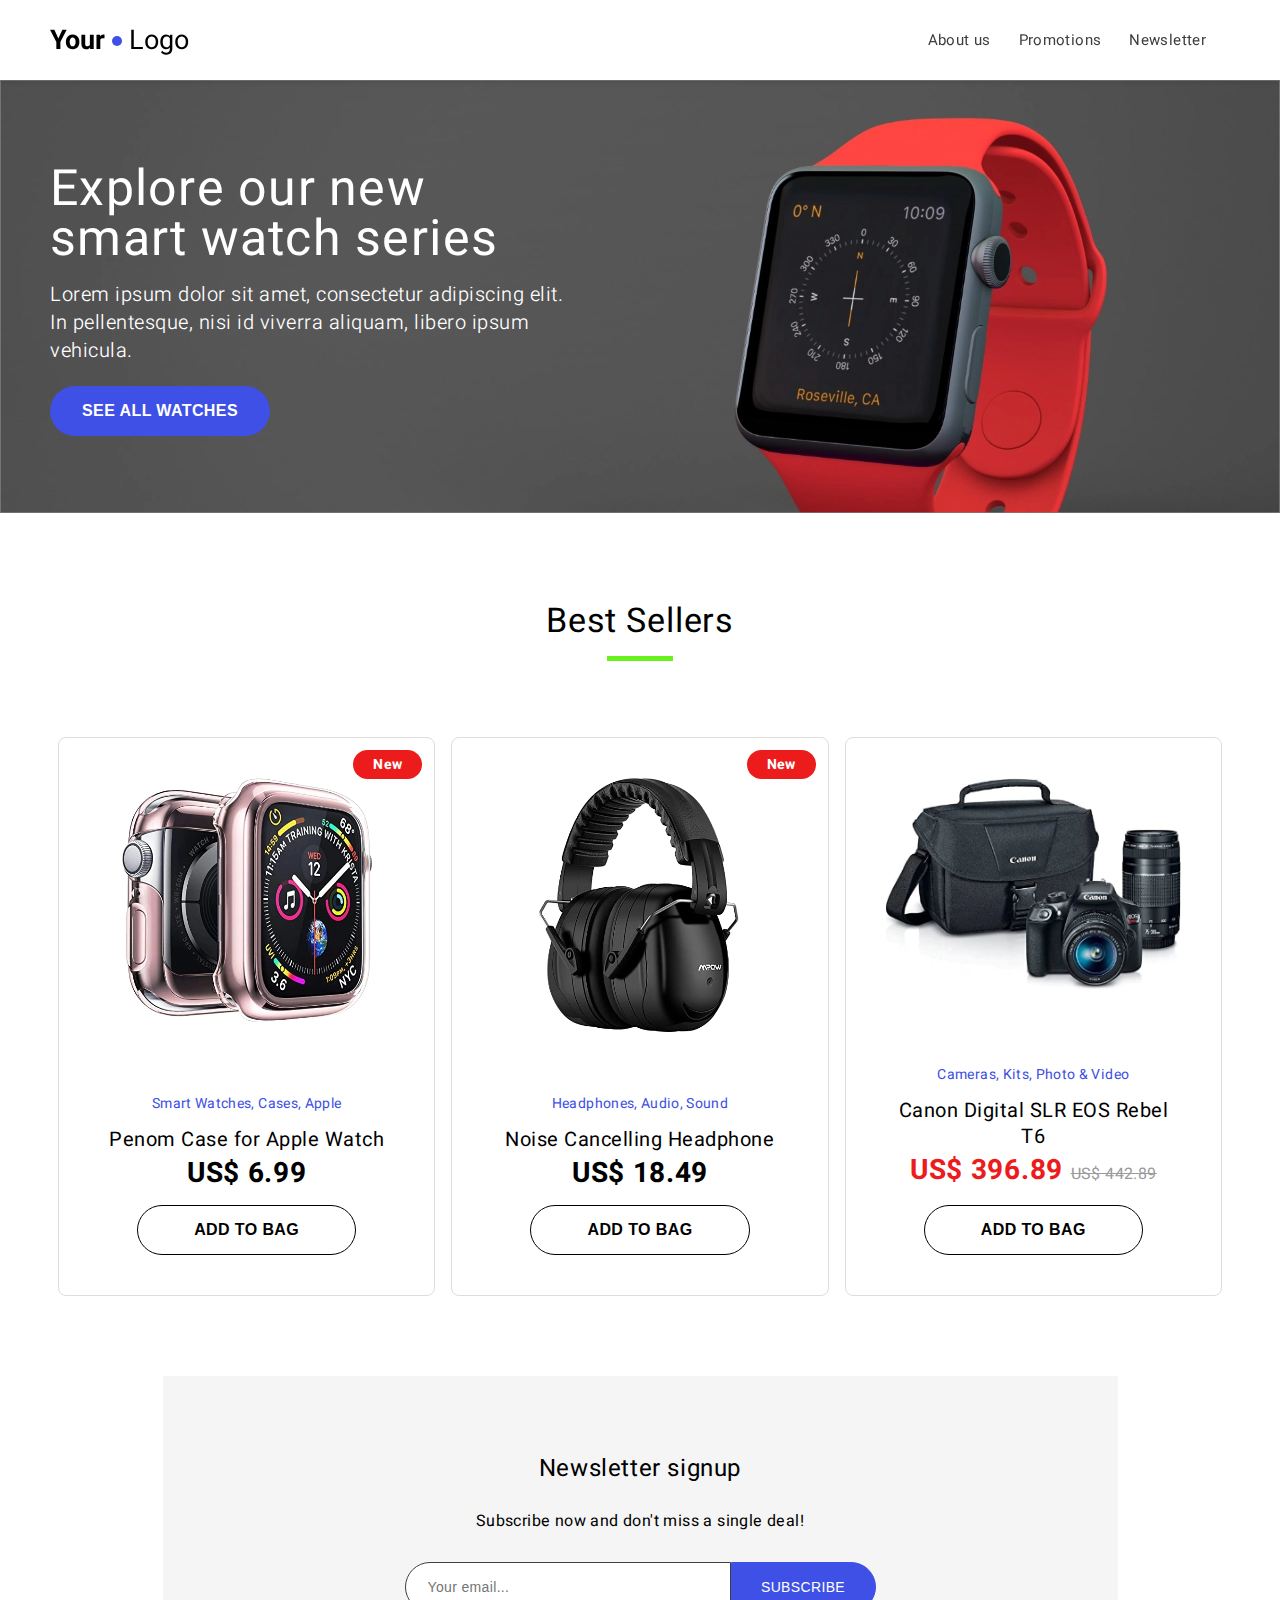
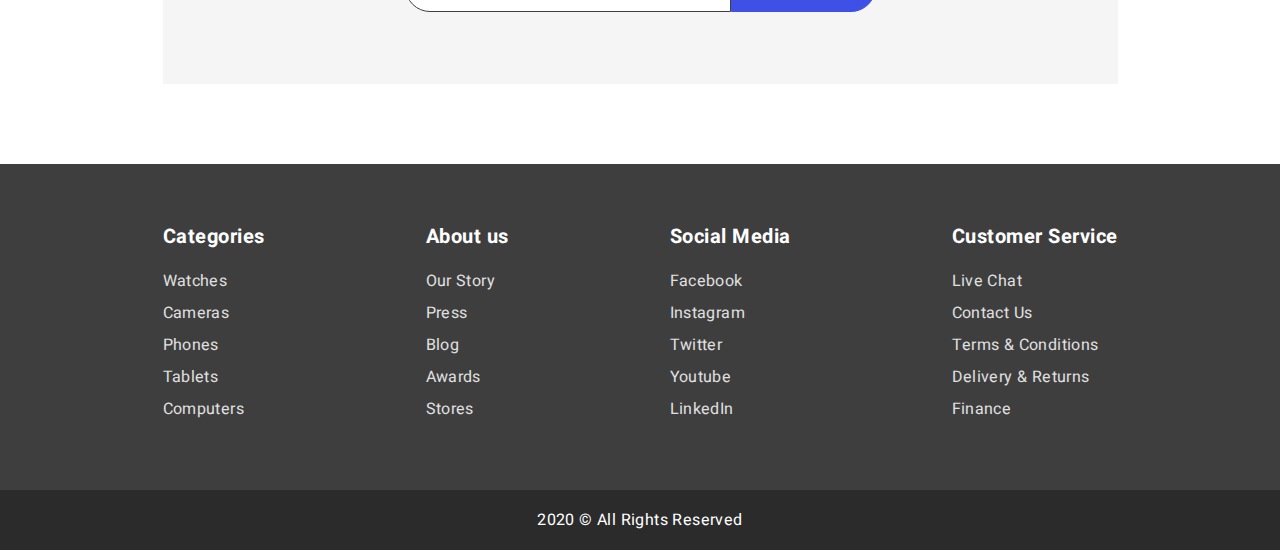
==== commit a21eeff5: "Put header link text between the anchor tags" ====
--- a/Project-2/index.html
+++ b/Project-2/index.html
@@ -22,9 +22,9 @@
             </section>
             <nav>
                 <ul>
-                    <li><a href="#"></a>About Us</li>
-                    <li><a href="#"></a>Promotions</li>
-                    <li><a href="#"></a>Newsletter</li>
+                    <li><a href="#">About us</a></li>
+                    <li><a href="#">Promotions</a></li>
+                    <li><a href="#">Newsletter</a></li>
                 </ul>
             </nav>
         </div>
@@ -153,7 +153,7 @@
             </div>
         </div>
         <div class="copyright-text">
-            2020 © All Rights Reserved
+            2020 &copy; All Rights Reserved
         </div>
     </footer>
     
